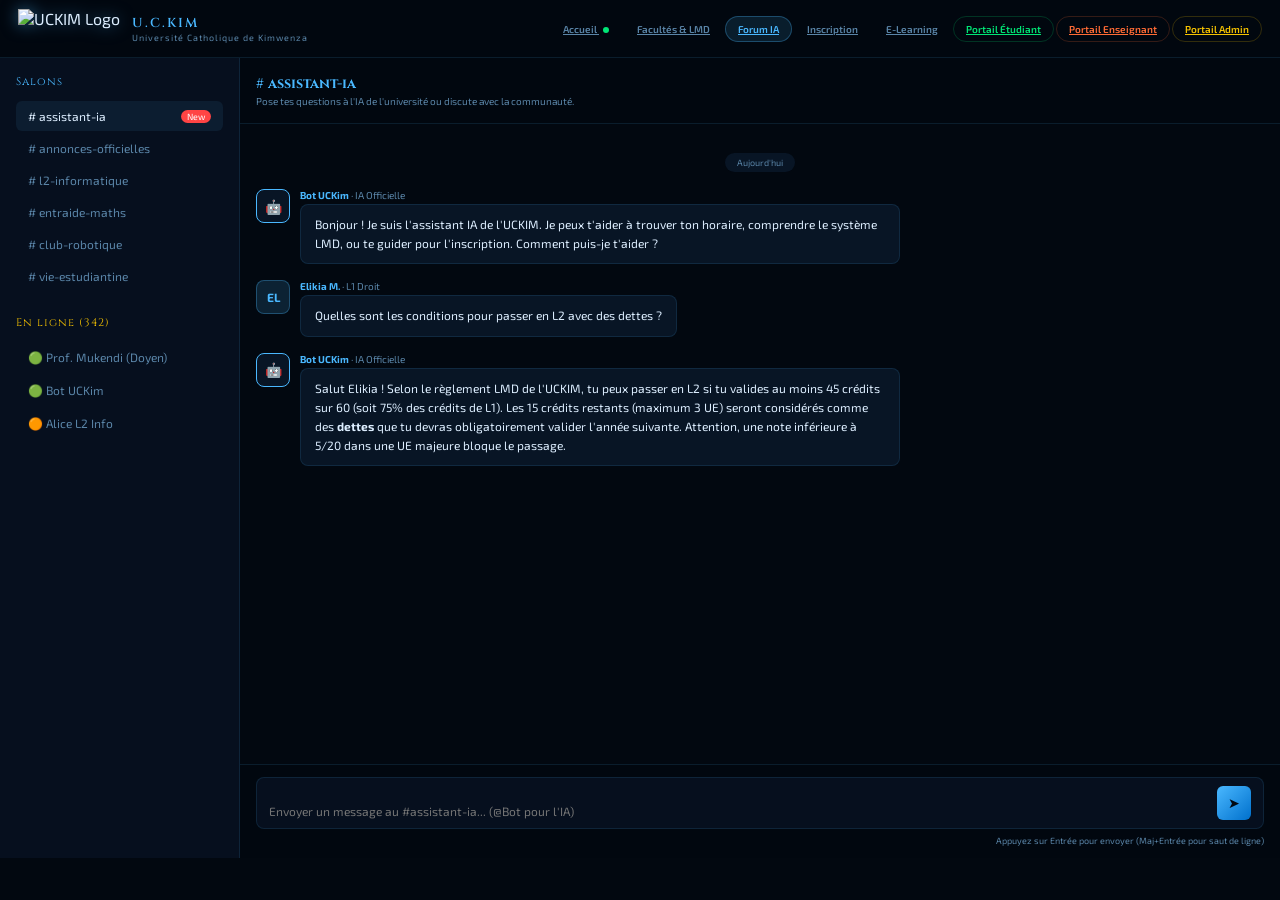
==== html/forum.html @ 6d4738e1 "Initial commit - UCKim Site Web" ====
<!DOCTYPE html>
<html lang="fr">
<head>
    <meta charset="UTF-8">
    <meta name="viewport" content="width=device-width, initial-scale=1.0">
    <title>Forum & Assistant IA — UCKIM</title>
    
    <!-- Fonts -->
    <link href="https://fonts.googleapis.com/css2?family=Cinzel:wght@500;600;700;900&family=Exo+2:ital,wght@0,300;0,400;0,600;0,700;1,400&family=Space+Mono:ital,wght@0,400;0,700;1,400&display=swap" rel="stylesheet">
    
    <!-- CSS -->
    <link rel="stylesheet" href="../css/main.css">
    <link rel="stylesheet" href="../css/header.css">
    <link rel="stylesheet" href="../css/components/badges.css">
    <link rel="stylesheet" href="../css/pages/forum.css">
</head>
<body>

    <!-- Animation Fond -->
    <canvas id="cvs"></canvas>

    <div class="app">
        <!-- TOPBAR -->
        <div class="topbar">
            <!-- <img src="../assets/images/logo_uckim.png" alt="UCKIM Logo"> -->
            <img src="https://upload.wikimedia.org/wikipedia/commons/thumb/a/a7/React-icon.svg/1200px-React-icon.svg.png" alt="UCKIM Logo">
            <div class="topbar-t">
                <h1>U.C.KIM</h1>
                <p>Université Catholique de Kimwenza</p>
            </div>
            
            <div class="nav-pills">
                <a href="index.html" class="npill">Accueil <span class="notif-dot"></span></a>
                <a href="facultes.html" class="npill">Facultés & LMD</a>
                <a href="forum.html" class="npill on">Forum IA</a>
                <a href="inscription.html" class="npill">Inscription</a>
                <a href="lernen.html" class="npill">E-Learning</a>
                <a href="portail-etudiant.html" class="npill np-student">Portail Étudiant</a>
                <a href="portail-enseignant.html" class="npill np-teacher">Portail Enseignant</a>
                <a href="portail-admin.html" class="npill np-admin">Portail Admin</a>
            </div>
        </div>

        <!-- MAIN PAGES CONTAINER -->
        <div class="pages">
            <!-- FORUM & ASSISTANT IA -->
            <div id="page-forum" class="page on" style="padding:0">
                <div class="forum-layout">
                    <!-- Sidebar -->
                    <div class="forum-sidebar">
                        <div style="font-family:'Cinzel',serif;font-size:11px;color:var(--p);margin-bottom:12px;letter-spacing:1px;">Salons</div>
                        <div class="channels">
                            <div class="ch on"># assistant-ia <span class="unread">New</span></div>
                            <div class="ch"># annonces-officielles</div>
                            <div class="ch"># l2-informatique</div>
                            <div class="ch"># entraide-maths</div>
                            <div class="ch"># club-robotique</div>
                            <div class="ch"># vie-estudiantine</div>
                        </div>
                        
                        <div style="font-family:'Cinzel',serif;font-size:11px;color:var(--gold);margin-top:24px;margin-bottom:12px;letter-spacing:1px;">En ligne (342)</div>
                        <div class="channels">
                            <div class="ch">🟢 Prof. Mukendi (Doyen)</div>
                            <div class="ch">🟢 Bot UCKim</div>
                            <div class="ch">🟠 Alice L2 Info</div>
                        </div>
                    </div>
                    
                    <!-- Main -->
                    <div class="forum-main">
                        <div style="padding:16px;border-bottom:1px solid var(--brd);background:rgba(2,8,16,.9);">
                            <h2 style="font-family:'Cinzel',serif;font-size:14px;color:var(--p);"># assistant-ia</h2>
                            <p style="font-size:10px;color:var(--muted);margin-top:2px;">Pose tes questions à l'IA de l'université ou discute avec la communauté.</p>
                        </div>
                        
                        <div class="forum-messages" id="forumMsgs">
                            <!-- Msg Système -->
                            <div style="text-align:center;margin:10px 0 20px;">
                                <span style="font-size:9px;color:var(--muted);background:var(--panel);padding:4px 12px;border-radius:12px;">Aujourd'hui</span>
                            </div>
                            
                            <!-- Msg IA -->
                            <div class="fmsg">
                                <div class="fmsg-av ai">🤖</div>
                                <div class="fmsg-body">
                                    <div class="name"><strong>Bot UCKim</strong> · IA Officielle</div>
                                    <div class="text">Bonjour ! Je suis l'assistant IA de l'UCKIM. Je peux t'aider à trouver ton horaire, comprendre le système LMD, ou te guider pour l'inscription. Comment puis-je t'aider ?</div>
                                </div>
                            </div>
                            
                            <div class="fmsg user">
                                <div class="fmsg-av user">EL</div>
                                <div class="fmsg-body">
                                    <div class="name"><strong>Elikia M.</strong> · L1 Droit</div>
                                    <div class="text">Quelles sont les conditions pour passer en L2 avec des dettes ?</div>
                                </div>
                            </div>
                            
                            <div class="fmsg">
                                <div class="fmsg-av ai">🤖</div>
                                <div class="fmsg-body">
                                    <div class="name"><strong>Bot UCKim</strong> · IA Officielle</div>
                                    <div class="text">Salut Elikia ! Selon le règlement LMD de l'UCKIM, tu peux passer en L2 si tu valides au moins 45 crédits sur 60 (soit 75% des crédits de L1). Les 15 crédits restants (maximum 3 UE) seront considérés comme des <strong>dettes</strong> que tu devras obligatoirement valider l'année suivante. Attention, une note inférieure à 5/20 dans une UE majeure bloque le passage.</div>
                                </div>
                            </div>
                        </div>
                        
                        <div class="forum-input-area">
                            <div class="forum-input-wrap">
                                <textarea id="forumInput" rows="1" placeholder="Envoyer un message au #assistant-ia... (@Bot pour l'IA)"></textarea>
                                <button class="send-btn" onclick="sendForumMsg()">➤</button>
                            </div>
                            <div style="font-size:9px;color:var(--muted);margin-top:6px;text-align:right;">Appuyez sur Entrée pour envoyer (Maj+Entrée pour saut de ligne)</div>
                        </div>
                    </div>
                </div>
            </div>
        </div>
    </div>

    <!-- JS -->
    <script src="../js/pages/forum.js"></script>
    <script src="../js/main.js"></script>
</body>
</html>
---- css/main.css ----
:root{
  --bg:#020810;--card:#060f1e;--panel:#081525;
  --p:#4ab8ff;--pg:rgba(74,184,255,.18);
  --gold:#f5c200;--gg:rgba(245,194,0,.15);
  --green:#00e676;--red:#ff4444;--orange:#ff9800;
  --txt:#ddeeff;--muted:#5a85a8;--brd:rgba(74,184,255,.12);
  --accent:#ff6b35;
}
*,*::before,*::after{margin:0;padding:0;box-sizing:border-box;}
html,body{height:100%;overflow:hidden;background:var(--bg);color:var(--txt);font-family:'Exo 2',sans-serif;}
#cvs{position:fixed;inset:0;z-index:0;pointer-events:none;}

/* ========== APP SHELL ========== */
.app{position:relative;z-index:1;display:flex;flex-direction:column;height:100vh;}

/* ========== PAGES ========== */
.pages{flex:1;overflow:hidden;position:relative;}
.page{position:absolute;inset:0;overflow-y:auto;padding:24px;display:none;}
.page.on{display:block;}
.page::-webkit-scrollbar{width:3px;}
.page::-webkit-scrollbar-thumb{background:var(--p);border-radius:2px;}
---- css/header.css ----
/* ========== TOPBAR ========== */
.topbar {
  background: rgba(2, 8, 16, .97);
  border-bottom: 1px solid var(--brd);
  padding: 0 18px;
  height: 58px;
  display: flex;
  align-items: center;
  gap: 12px;
  flex-shrink: 0;
  backdrop-filter: blur(20px);
}

.topbar img {
  height: 40px;
  filter: drop-shadow(0 0 8px rgba(74, 184, 255, .5));
}

.topbar-t h1 {
  font-family: 'Cinzel', serif;
  font-size: 13px;
  font-weight: 600;
  color: var(--p);
  letter-spacing: 2px;
}

.topbar-t p {
  font-size: 9px;
  color: var(--muted);
  letter-spacing: 1px;
}

.nav-pills {
  display: flex;
  gap: 2px;
  margin-left: auto;
  flex-wrap: nowrap;
  overflow-x: auto;
}

.nav-pills::-webkit-scrollbar {
  display: none;
}

.npill {
  padding: 6px 12px;
  border-radius: 20px;
  font-family: 'Exo 2', sans-serif;
  font-size: 10px;
  font-weight: 600;
  cursor: pointer;
  border: 1px solid transparent;
  transition: all .2s;
  color: var(--muted);
  white-space: nowrap;
}

.npill:hover {
  color: var(--txt);
}

.npill.on {
  background: rgba(74, 184, 255, .12);
  border-color: rgba(74, 184, 255, .3);
  color: var(--p);
}

.npill.np-admin {
  border-color: rgba(245, 194, 0, .2);
  color: var(--gold);
}

.npill.np-admin.on {
  background: rgba(245, 194, 0, .1);
  border-color: var(--gold);
  color: var(--gold);
}

.npill.np-student {
  border-color: rgba(0, 230, 118, .2);
  color: var(--green);
}

.npill.np-student.on {
  background: rgba(0, 230, 118, .1);
  border-color: var(--green);
  color: var(--green);
}

.npill.np-teacher {
  border-color: rgba(255, 107, 53, .2);
  color: var(--accent);
}

.npill.np-teacher.on {
  background: rgba(255, 107, 53, .1);
  border-color: var(--accent);
  color: var(--accent);
}

.notif-dot {
  width: 6px;
  height: 6px;
  background: var(--green);
  border-radius: 50%;
  display: inline-block;
  margin-left: 4px;
  animation: pd 2s infinite;
}

@keyframes pd {

  0%,
  100% {
    opacity: 1
  }

  50% {
    opacity: .3
  }
}

@media(max-width:768px) {
  .nav-pills {
    gap: 1px;
  }

  .npill {
    padding: 5px 8px;
    font-size: 9px;
  }
}
---- css/components/badges.css ----
.badge{padding:2px 8px;border-radius:8px;font-size:9px;font-weight:700;font-family:'Space Mono',monospace;}
.b-green{background:rgba(0,230,118,.1);color:var(--green);}
.b-blue{background:rgba(74,184,255,.1);color:var(--p);}
.b-gold{background:rgba(245,194,0,.1);color:var(--gold);}
.b-red{background:rgba(255,68,68,.1);color:var(--red);}
.b-orange{background:rgba(255,152,0,.1);color:var(--orange);}
---- css/pages/forum.css ----
/* ========== FORUM ========== */
.forum-layout{display:grid;grid-template-columns:240px 1fr;gap:0;height:calc(100vh - 100px);}
.forum-sidebar{background:var(--card);border-right:1px solid var(--brd);overflow-y:auto;padding:16px;}
.forum-main{display:flex;flex-direction:column;overflow:hidden;}
.channels .ch{padding:8px 12px;border-radius:6px;cursor:pointer;font-size:12px;transition:all .2s;display:flex;align-items:center;gap:8px;color:var(--muted);margin-bottom:2px;}
.channels .ch:hover,.channels .ch.on{background:rgba(74,184,255,.08);color:var(--txt);}
.channels .ch .unread{margin-left:auto;background:var(--red);color:#fff;font-size:9px;padding:1px 6px;border-radius:8px;}
.forum-messages{flex:1;overflow-y:auto;padding:16px;}
.fmsg{display:flex;gap:10px;margin-bottom:16px;animation:mi .3s ease;}
@keyframes mi{from{opacity:0;transform:translateY(8px)}to{opacity:1;transform:translateY(0)}}
.fmsg-av{width:34px;height:34px;border-radius:8px;display:flex;align-items:center;justify-content:center;font-size:14px;flex-shrink:0;}
.fmsg-av.ai{background:var(--panel);border:1px solid var(--p);}
.fmsg-av.user{background:rgba(74,184,255,.15);border:1px solid rgba(74,184,255,.3);font-size:12px;color:var(--p);font-weight:700;}
.fmsg-body .name{font-size:10px;color:var(--muted);margin-bottom:3px;}
.fmsg-body .name strong{color:var(--p);}
.fmsg-body .text{background:var(--panel);border:1px solid var(--brd);border-radius:8px;padding:10px 14px;font-size:12px;line-height:1.6;max-width:600px;}
.fmsg-body .text.ai-msg{border-color:rgba(74,184,255,.2);background:rgba(8,21,37,.8);}
.forum-input-area{background:rgba(2,8,16,.98);border-top:1px solid var(--brd);padding:12px 16px;}
.forum-input-wrap{display:flex;gap:8px;align-items:flex-end;background:var(--card);border:1px solid var(--brd);border-radius:8px;padding:8px 12px;}
.forum-input-wrap:focus-within{border-color:var(--p);}
#forumInput{flex:1;background:none;border:none;outline:none;color:var(--txt);font-size:12px;font-family:'Exo 2',sans-serif;resize:none;max-height:80px;line-height:1.5;}
.send-btn{width:34px;height:34px;border-radius:6px;background:linear-gradient(135deg,var(--p),#0070cc);border:none;color:var(--bg);cursor:pointer;font-size:14px;display:flex;align-items:center;justify-content:center;transition:all .2s;flex-shrink:0;}
.send-btn:hover{transform:translateY(-2px);}

@media(max-width:768px){
  .forum-layout{grid-template-columns:1fr;}
}
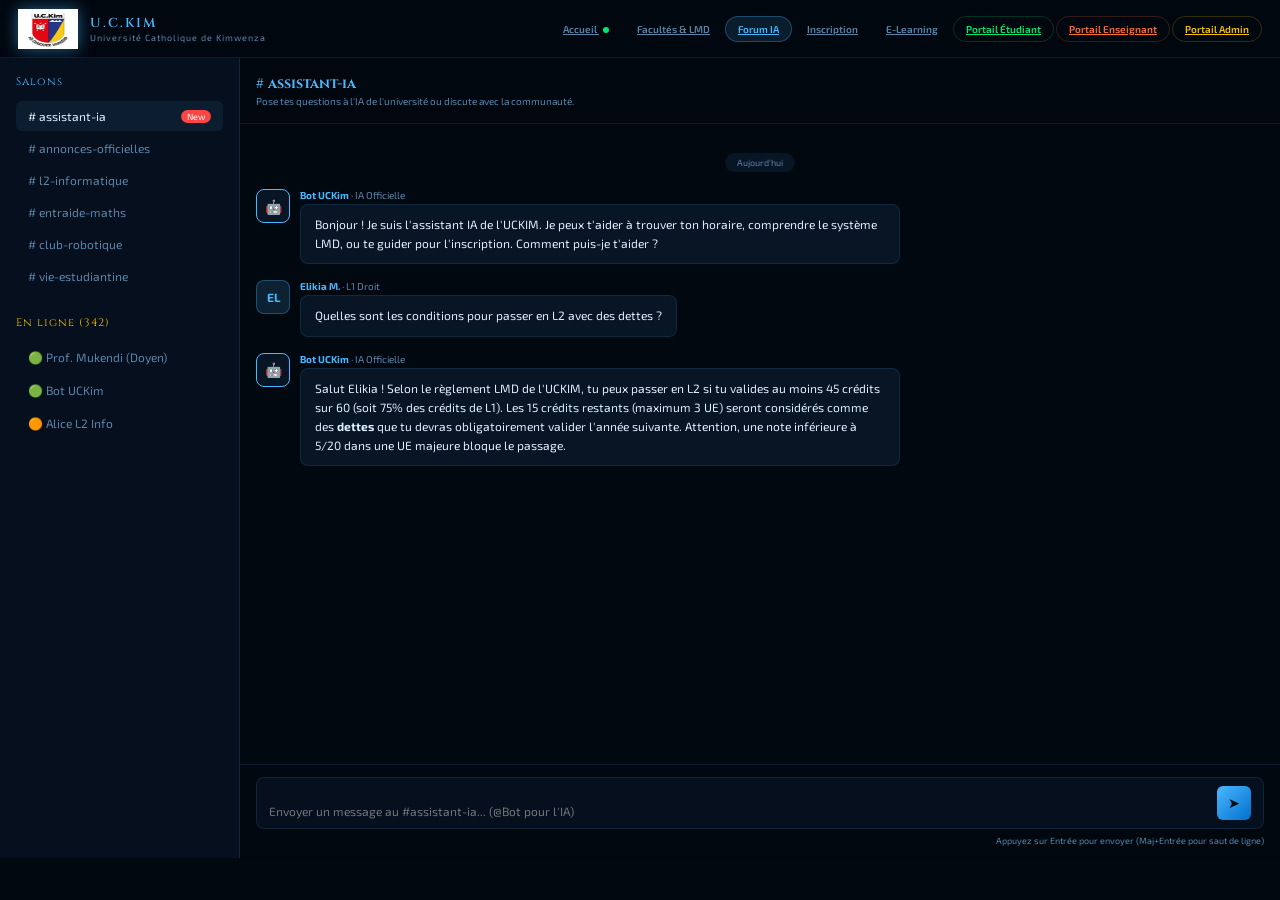
==== commit 69ef6aea: "Replace logo image source in forum.html" ====
--- a/html/forum.html
+++ b/html/forum.html
@@ -23,7 +23,7 @@
         <!-- TOPBAR -->
         <div class="topbar">
             <!-- <img src="../assets/images/logo_uckim.png" alt="UCKIM Logo"> -->
-            <img src="https://upload.wikimedia.org/wikipedia/commons/thumb/a/a7/React-icon.svg/1200px-React-icon.svg.png" alt="UCKIM Logo">
+           <img src="../assets/icons/Logo-uckim.png" alt="Logo UCKim" width="60" height="50">
             <div class="topbar-t">
                 <h1>U.C.KIM</h1>
                 <p>Université Catholique de Kimwenza</p>
